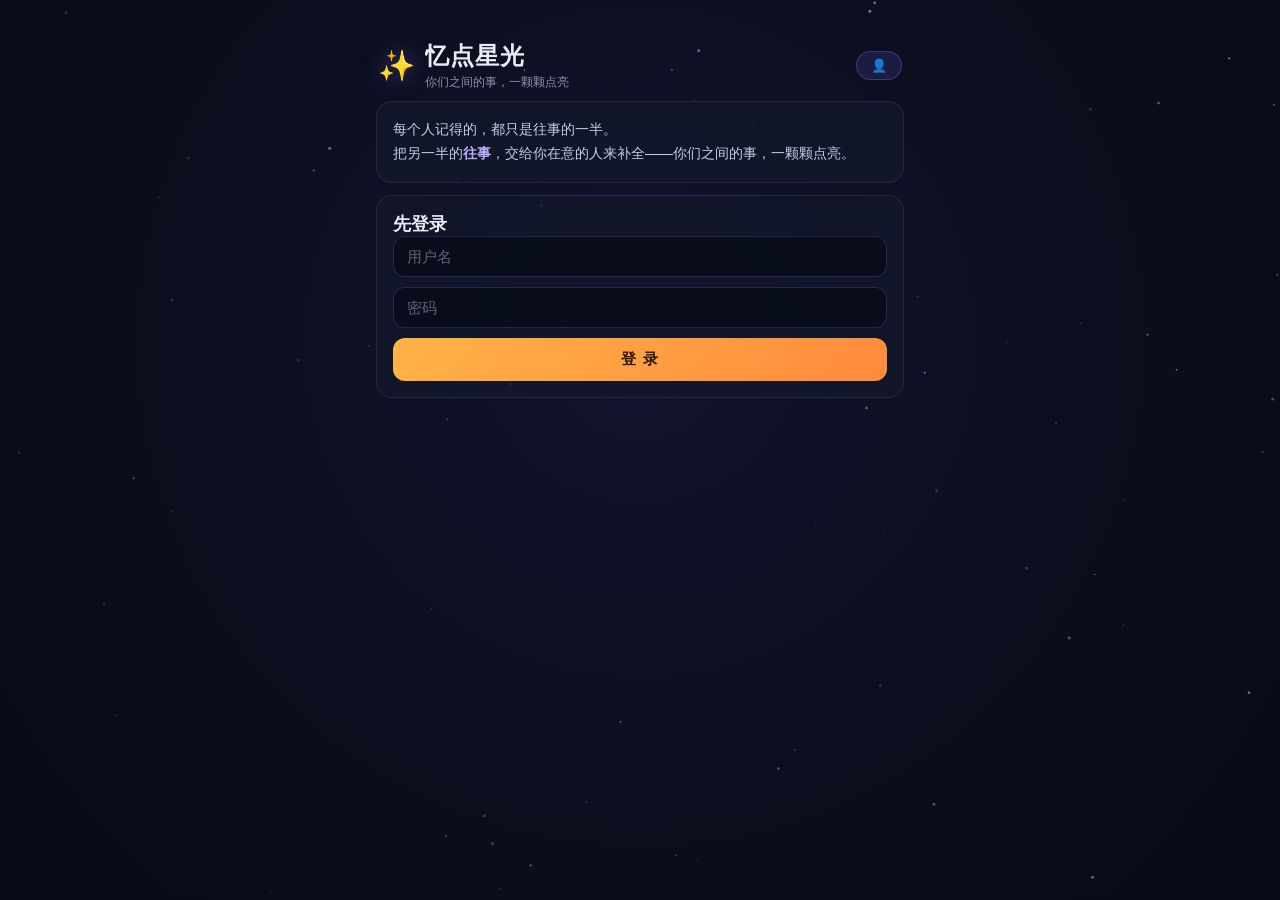
==== public/amnesia/index.html @ d717c065 "release: 阿赖耶记忆引擎 v2 开源版（Apache-2.0） 记忆原生（memory-native）的 AI 心智内核：种子 → 习气网络 → 主念涌现 → 表达 → 结生 → 熏习，而不是" ====
<!DOCTYPE html>
<html lang="zh-CN">
<head>
  <meta charset="UTF-8">
  <meta name="viewport" content="width=device-width, initial-scale=1, maximum-scale=1, user-scalable=no, viewport-fit=cover">
  <title>忆点星光</title>
  <!-- 资源一律用相对路径：本页部署在 nginx /alaya/amnesia/ 前缀下，写死根绝对路径会 404 -->
  <link rel="stylesheet" href="amnesia.css?v=20261003g">
</head>
<body>
  <canvas id="bg-canvas"></canvas>
  <!-- 习气网络背景层：对话窗口下显示真实记忆网络（节点+关联边+突触脉冲） -->
  <canvas id="habit-canvas"></canvas>

  <!-- 摄像头画面层：说话时铺满页面背景，星系隐藏，对话气泡半透明浮动其上 -->
  <div id="cam-layer" class="hidden">
    <video id="cam-video" playsinline autoplay muted></video>
  </div>

  <div id="app">
    <!-- 顶栏 -->
    <header id="topbar">
      <div class="tb-left">
        <span class="tb-emoji">✨</span>
        <div class="tb-text">
          <h1>忆点星光</h1>
          <p id="tb-sub">你们之间的事，一颗颗点亮</p>
        </div>
      </div>
    <div class="tb-btns">
      <button id="btn-ais" class="ghost-btn hidden" title="切换对话角色">🎭</button>
      <button id="btn-user" class="ghost-btn" title="我的资料">👤</button>
      <button id="btn-invites" class="ghost-btn hidden">✉ 邀请</button>
      <button id="btn-chat" class="ghost-btn hidden">💬 找回对话</button>
      <button id="btn-recovered" class="ghost-btn hidden">🧩 <span id="recovered-count">0</span></button>
    </div>
  </header>

  <!-- 星系图首页：大脑居中 + 记忆星球散落周边（canvas 全屏） -->
  <section id="view-galaxy" class="view hidden">
    <!-- 忆点星光：人物星云 → 事件星（一颗星＝一件你们之间的事，暗＝待亲友来点） -->
    <canvas id="stars-canvas" class="hidden"></canvas>
    <!-- 视角二·人生脉络：待补全的记忆篇章（与习气网络同一批底层种子，只是换一个投影看） -->
    <div id="life-threads" class="hidden"></div>
    <div id="galaxy-hud">
      <div id="galaxy-stats" class="stat-chips"></div>
      <!-- 末那识中枢 HUD：实时 tick / 阈值分层 / 主念集群 / 人格特质 -->
      <div id="manas-hud" class="hidden">
        <div class="manas-row">
          <span class="chip">心跳 <b id="manas-tick">0</b></span>
          <span class="chip" id="manas-layer-chip">潜意识</span>
          <span class="chip">主念强度 <b id="manas-act">0.000</b></span>
          <span class="chip">统治力 <b id="manas-dom-power">0.00</b></span>
          <span class="chip">静默 <b id="manas-silence">0</b> 拍</span>
        </div>
        <div id="manas-dominant" class="manas-dom"></div>
        <div id="manas-traits" class="manas-traits"></div>
      </div>
      <div id="stars-hud" class="hidden">
        <span class="chip" id="stars-scope">人物星云</span>
        <span class="chip">共 <b id="stars-total">0</b> 颗 · 亮 <b id="stars-lit">0</b></span>
        <button id="btn-stars-organize" class="ghost-btn">✨ 让如意梳理人物</button>
      </div>
      <button id="btn-galaxy-back" class="ghost-btn hidden">↺ 返回全景</button>
      <div id="galaxy-tip">拖动旋转 · 滚轮缩放 · 双击星球进入主视角</div>
      <!-- 视角 tab 栏（四等分，固定最底）：忆点星光 / 习气网络 / 人生脉络 / 末那识中枢 -->
      <div id="galaxy-view" class="tag-row">
        <span class="tag on" data-gview="stars">✨ 忆点星光</span>
        <span class="tag" data-gview="network">🌌 习气网络</span>
        <span class="tag" data-gview="threads">🧭 人生脉络</span>
        <span class="tag" data-gview="manas">🧠 末那识中枢</span>
      </div>
    </div>
  </section>

  <!-- A视图：未登录时的简介 + 内嵌登录 -->
  <section id="view-home" class="view hidden">
    <div class="card intro-card">
      <p>每个人记得的，都只是往事的一半。</p>
      <p>把另一半的<b>往事</b>，交给你在意的人来补全——你们之间的事，一颗颗点亮。</p>
    </div>

    <!-- 未登录：内嵌登录 -->
    <div id="home-login" class="card">
      <h3>先登录</h3>
      <div class="form-row">
        <input id="login-phone" type="text" maxlength="32" placeholder="用户名" autocomplete="username">
      </div>
      <div class="form-row">
        <input id="login-code" type="password" maxlength="64" placeholder="密码">
        <button id="btn-code" class="ghost-btn" style="display:none">获取验证码</button>
      </div>
      <button id="btn-login" class="primary-btn"><span>登 录</span></button>
    </div>
  </section>

    <!-- B视图：接受邀请（有 token） -->
    <section id="view-accept" class="view hidden">
      <div class="card invite-card">
        <div class="invite-ai">
          <span id="inv-ai-avatar" class="ai-avatar">🧠</span>
          <div class="inv-ai-name" id="inv-ai-name">…</div>
        </div>
        <p id="inv-desc" class="inv-desc">正在加载邀请…</p>
        <div id="accept-box" class="hidden">
          <button id="btn-accept" class="primary-btn big"><span>接受邀请，帮TA找回记忆</span></button>
        </div>
        <div id="accept-ok" class="hidden">
          <p class="ok-line">✓ 已接受，正在进入找回对话…</p>
          <button id="btn-goto-galaxy" class="ghost-btn">🌌 先看看TA的星系</button>
        </div>
      </div>
      <!-- 未登录：内嵌登录 -->
      <div id="accept-login" class="card hidden">
        <h3>先登录，再接受邀请</h3>
        <div class="form-row">
          <input id="login-phone2" type="text" maxlength="32" placeholder="用户名" autocomplete="username">
        </div>
        <div class="form-row">
          <input id="login-code2" type="password" maxlength="64" placeholder="密码">
          <button id="btn-code2" class="ghost-btn" style="display:none">获取验证码</button>
        </div>
        <button id="btn-login2" class="primary-btn"><span>登 录</span></button>
      </div>
    </section>

    <!-- 对话视图：找回对话 -->
    <section id="view-chat" class="view hidden">
      <div id="chat-list"></div>
      <div id="chat-status">点麦克风开始对话</div>
      <div id="chat-bar">
        <button id="btn-album" class="side-btn" title="相册：照片 / PDF / Word / PPT / 文本">📷</button>
        <button id="btn-mic" class="mic-main" title="录音对话"><i></i><i></i><i></i></button>
        <button id="btn-cam" class="side-btn" title="摄像头：让TA看到你眼前的场景（双击切换前后置）">📹</button>
      </div>
      <!-- 相册：图片与文档同一入口（照片压缩到500k以内再发送） -->
      <input type="file" id="file-photo" accept="image/*" class="hidden">
      <input type="file" id="file-doc" accept=".pdf,.doc,.docx,.ppt,.pptx,.txt,.md" class="hidden">
    </section>
  </div>

  <input type="file" id="file-face" accept="image/*" class="hidden">

  <!-- 底部弹窗：邀请管理 -->
  <div id="dlg-invites" class="mask hidden">
    <div class="sheet">
      <button class="sheet-close">✕</button>
      <h3>我的找回邀请</h3>
      <button id="btn-new-invite" class="primary-btn"><span>＋ 创建找回邀请</span></button>
      <div id="invite-list" class="list"></div>
    </div>
  </div>

  <!-- 底部弹窗：创建邀请 -->
  <div id="dlg-invite" class="mask hidden">
    <div class="sheet">
      <button class="sheet-close">✕</button>
      <h3>创建找回邀请</h3>
      <p class="field-label">TA是你的（点选）</p>
      <div id="rel-tags" class="tag-row"></div>
      <input id="rel-custom" class="hidden" placeholder="输入你们的关系" maxlength="12">
      <p class="field-label">你怎么称呼TA</p>
      <input id="addr-term" placeholder="如：小美、用户" maxlength="12">
      <p class="field-label">TA怎么称呼你（你的AI本体）</p>
      <input id="self-term" placeholder="如：阿飞、老弟" maxlength="12">
      <button id="btn-create-invite" class="primary-btn"><span>生成邀请链接</span></button>
    </div>
  </div>

  <!-- 底部弹窗：找回的记忆 -->
  <div id="dlg-recovered" class="mask hidden">
    <div class="sheet tall">
      <button class="sheet-close">✕</button>
      <h3>找回的记忆</h3>
      <div id="recovered-list" class="list"></div>
    </div>
  </div>

  <!-- 底部弹窗：寻忆邀请（系统AI如意提到某个人物后，用户同意 → 填表转发给TA） -->
  <div id="dlg-recall" class="mask hidden">
    <div class="sheet tall">
      <button class="sheet-close">✕</button>
      <h3>请TA来帮你找回记忆</h3>
      <p class="field-label" id="recall-hint">填好下面几项，生成一条寻忆链接转发给TA——TA打开后就能陪你聊起那些共同的往事。</p>
      <p class="field-label">TA是你的（点选）</p>
      <div id="recall-rel-tags" class="tag-row"></div>
      <input id="recall-rel-custom" class="hidden" placeholder="输入你们的关系" maxlength="12">
      <p class="field-label">你怎么称呼TA</p>
      <input id="recall-addr" placeholder="如：小美、用户" maxlength="12">
      <p class="field-label">TA怎么称呼你（你的AI本体）</p>
      <input id="recall-self" placeholder="如：阿飞、老弟" maxlength="12">
      <button id="btn-recall-create" class="primary-btn"><span>生成寻忆链接并转发</span></button>
    </div>
  </div>

  <!-- 底部弹窗：切换对话角色（亲友的AI本体 / 系统AI如意 / 自己的AI本体） -->
  <div id="dlg-ais" class="mask hidden">
    <div class="sheet tall">
      <button class="sheet-close">✕</button>
      <h3>切换对话角色</h3>
      <p class="field-label">点选一个AI本体与TA对话——TA会围绕「让你帮TA恢复记忆」展开，并知道该怎么称呼你</p>
      <div id="ais-list" class="list"></div>
    </div>
  </div>

  <!-- 底部弹窗：记忆详情 —— 本人=记忆修正/删除；亲友=转发给亲友帮找回 -->
  <div id="dlg-node" class="mask hidden">
    <div class="sheet tall">
      <button class="sheet-close">✕</button>
      <div class="node-head">
        <span id="node-dot" class="node-dot"></span>
        <div>
          <h3 id="node-title">记忆</h3>
          <p id="node-sub" class="field-label"></p>
        </div>
      </div>

      <!-- 亲友：转发表单 -->
      <div id="node-forward" class="hidden">
        <p class="field-label">附言（会一起发给TA）</p>
        <textarea id="fwd-message" rows="3" maxlength="200" placeholder="这个方向我还记得一些事，收到后跟我聊聊呗"></textarea>
        <p class="field-label">转发给（选填）</p>
        <input id="fwd-to" placeholder="如：大姨、老同学老王" maxlength="16">
        <button id="btn-forward" class="primary-btn"><span>生成转发链接</span></button>
      </div>

      <!-- 本人：记忆本体（修正 / 删除） -->
      <div id="node-self" class="hidden">
        <div id="node-mem-list" class="list"></div>
      </div>
    </div>
  </div>

  <!-- 忆点星光·补星弹窗：像聊天一样把你知道的讲出来（AI 一直引导，够了就把星点亮，可能不止一颗） -->
  <div id="dlg-star" class="mask hidden">
    <div class="sheet tall star-chat">
      <button class="sheet-close">✕</button>
      <h3 id="star-title">这一颗星</h3>
      <p id="star-sub" class="empty-tip"></p>
      <div id="star-msgs" class="chat-msgs"></div>
      <!-- 输入栏（默认长条语音：按住说话、松开提交、上滑取消） -->
      <div class="chat-bar">
        <button id="star-mode" class="chat-icon" title="切换语音 / 键盘">🎤</button>
        <div id="star-voice" class="chat-voice">按住 说话</div>
        <input id="star-text" class="chat-input hidden" placeholder="说点什么…" autocomplete="off">
        <button id="star-send" class="chat-send hidden">发送</button>
        <button id="star-plus" class="chat-icon" title="发一张照片">＋</button>
        <input type="file" id="star-file" accept="image/*" class="hidden">
      </div>
    </div>
  </div>

  <!-- 登录弹窗：未登录时的统一入口（点用户图标 / 提交补星 / 点亮前都会走这里） -->
  <div id="dlg-login" class="mask hidden">
    <div class="sheet">
      <button class="sheet-close">✕</button>
      <h3>先登录</h3>
      <p class="field-label">登录后，你补的这段记忆才会写进TA的本体</p>
      <div class="form-row">
        <input id="login-phone3" type="text" maxlength="32" placeholder="用户名" autocomplete="username">
      </div>
      <div class="form-row">
        <input id="login-code3" type="password" maxlength="64" placeholder="密码">
        <button id="btn-code3" class="ghost-btn" style="display:none">获取验证码</button>
      </div>
      <button id="btn-login3" class="primary-btn"><span>登 录</span></button>
    </div>
  </div>

  <!-- 忆点星光·转发弹窗：点人物即生成转发（亲友只看得到「你和他」这一族星） -->
  <div id="dlg-share" class="mask hidden">
    <div class="sheet">
      <button class="sheet-close">✕</button>
      <h3 id="share-title">把这一族星发给他</h3>
      <p id="share-text" class="empty-tip"></p>
      <div id="share-link" class="share-link"></div>
      <button id="btn-share-copy" class="primary-btn">复制链接</button>
    </div>
  </div>

  <div id="dlg-album" class="mask hidden">
    <div class="sheet">
      <button class="sheet-close">✕</button>
      <h3>发送给TA</h3>
      <p class="field-label">照片会压缩到 500K 以内再发送</p>
      <div class="list">
        <div class="recover-item" id="pick-photo"><b>🖼️ 照片</b><p>让TA看到画面里的场景与人物</p></div>
        <div class="recover-item" id="pick-doc"><b>📄 文档</b><p>PDF / Word / PPT / 文本，帮TA找回往事</p></div>
        <div class="recover-item" id="pick-text"><b>✍️ 粘贴文字</b><p>聊天记录 / 日记，最长 20000 字</p></div>
      </div>
    </div>
  </div>

  <!-- 底部弹窗：粘贴文字（聊天记录 / 日记，最长20000字） -->
  <div id="dlg-text" class="mask hidden">
    <div class="sheet tall">
      <button class="sheet-close">✕</button>
      <h3>粘贴一段文字给TA</h3>
      <p class="field-label">你和TA曾经的聊天记录、TA写过的日记、任何关于TA的回忆，都可以粘贴进来——TA会读，并把这些记起来。</p>
      <textarea id="text-input" class="text-input" maxlength="20000" placeholder="把聊天记录 / 日记粘贴到这里…"></textarea>
      <div class="text-foot">
        <span id="text-count">0 / 20000</span>
        <button id="btn-text-send" class="primary-btn"><span>发送给TA</span></button>
      </div>
    </div>
  </div>

  <!-- toast -->
  <div id="toast" class="hidden"></div>

  <!-- 底部弹窗：我的资料（资料 / 我的声音 / 我的形象） -->
  <div id="dlg-user" class="mask hidden">
    <div class="sheet tall">
      <button class="sheet-close">✕</button>
      <div class="user-head">
        <img id="user-face" class="user-face hidden" alt="我的形象">
        <span id="user-face-fallback" class="user-face user-face--ph">🧠</span>
        <div class="user-head-text">
          <h3 id="user-name">—</h3>
          <p id="user-phone" class="field-label">—</p>
        </div>
      </div>
      <div class="tab-row">
        <span class="tab on" data-utab="info">📋 资料</span>
        <span class="tab" data-utab="voices">🎙️ 我的声音</span>
        <span class="tab" data-utab="faces">🖼️ 我的形象</span>
      </div>
      <div id="utab-info" class="tab-page">
        <p class="field-label">我的AI本体</p>
        <div id="user-ai-line" class="user-ai-line">—</div>
        <p class="field-label">姓名</p>
        <input id="user-name-edit" maxlength="20" placeholder="怎么称呼你">
        <p class="field-label">账号（登录名，不可改）</p>
        <input id="user-phone-edit" type="text" maxlength="32" placeholder="登录账号" disabled>
        <p class="field-label">相关资料（点选，帮助TA认识你）</p>
        <div class="tag-row" id="user-gender-tags"></div>
        <input id="user-city-edit" maxlength="20" placeholder="所在城市">
        <input id="user-profession-edit" maxlength="30" placeholder="职业">
        <input id="user-interests-edit" maxlength="60" placeholder="兴趣爱好（逗号分隔）">
        <div class="btn-row">
          <button id="btn-user-save" class="primary-btn"><span>保存资料</span></button>
        </div>
      </div>
      <div id="utab-voices" class="tab-page hidden">
        <p class="field-label">你AI本体的各种情绪声音（点「编辑」用音频编辑器调整）</p>
        <div id="voice-list" class="list"></div>
      </div>
      <div id="utab-faces" class="tab-page hidden">
        <p class="field-label">你的形象照（上传后AI会"看到"并记住自己长什么样）</p>
        <div id="face-list" class="face-grid"></div>
        <div class="btn-row">
          <button id="btn-face-upload" class="ghost-btn">＋ 上传形象照</button>
        </div>
      </div>
    </div>
  </div>

  <!-- 通用确认弹窗（删除记忆等危险操作：自定义底部弹窗，禁用 confirm） -->
  <div id="dlg-confirm" class="mask hidden">
    <div class="sheet">
      <button class="sheet-close">✕</button>
      <h3 id="confirm-title">确认操作</h3>
      <p id="confirm-desc" class="inv-desc"></p>
      <div class="btn-row">
        <button id="btn-confirm-cancel" class="ghost-btn">再想想</button>
        <button id="btn-confirm-ok" class="danger-btn"><span>确认</span></button>
      </div>
    </div>
  </div>

  <script src="../voice.js"></script>
      <script src="habit-graph.js?v=20261001b"></script>
  <script src="amnesia.js?v=20261003f"></script>
</body>
</html>
---- public/amnesia/amnesia.css ----
/* amnesia.css — 忆点星光（H5）深色主题样式：PC/手机自适应，无滚动条，toast/底部弹窗 */
* { margin: 0; padding: 0; box-sizing: border-box; -webkit-tap-highlight-color: transparent; }

html, body { height: 100%; overflow: hidden; }
body {
  font-family: -apple-system, BlinkMacSystemFont, "PingFang SC", "Microsoft YaHei", sans-serif;
  background: #070b16; color: #e8ecf5; font-size: 15px;
}

#bg-canvas { position: fixed; inset: 0; z-index: 0; touch-action: none; }

/* 习气网络背景层（对话窗口）：星系层之上、内容层之下；只在对话视图淡入。
   3D 可交互：与星系图同语言（拖拽旋转 / 滚轮·双指缩放 / 点击星球看记忆）。
   交互只在「习气网络视图」开启，对话态恢复为纯背景（pointer-events:none）。 */
#habit-canvas {
  position: fixed; inset: 0; width: 100%; height: 100%; z-index: 0; pointer-events: none;
  opacity: 0; transition: opacity .8s ease; touch-action: none;
}
/* 激活由 HabitGraph.setActive() 切 .on 类；明暗一律由这里决定（不在 JS 写内联 opacity） */
#habit-canvas.on { opacity: 1; }
/* 对话态：习气网络整体淡化，只作氛围——画面焦点是聊天气泡 */
body.chat-on #habit-canvas.on { opacity: .45; }
body.habit-view #habit-canvas { pointer-events: auto; }

#app {
  position: relative; z-index: 1; height: 100%;
  max-width: 560px; margin: 0 auto;
  display: flex; flex-direction: column;
  padding: env(safe-area-inset-top) 16px env(safe-area-inset-bottom);
}

.hidden { display: none !important; }

/* ─── 顶栏 ─────────────────────────────── */
/* 顶栏无背景色：让星空与习气网络直接透出（背景是意识海，不该被一条色带切断） */
#topbar {
  display: flex; align-items: center; justify-content: space-between;
  gap: 10px; padding: 14px 2px 10px; flex: none;
}
.tb-left { display: flex; align-items: center; gap: 10px; min-width: 0; flex: 1 1 auto; }
.tb-emoji { font-size: 30px; filter: drop-shadow(0 0 10px rgba(124,108,255,.55)); flex: none; }
.tb-text { min-width: 0; overflow: hidden; }
.tb-text h1 { font-size: 20px; letter-spacing: 1px; white-space: nowrap; overflow: hidden; text-overflow: ellipsis; }
.tb-text p { font-size: 12px; color: #8b93a7; margin-top: 2px; white-space: nowrap; overflow: hidden; text-overflow: ellipsis; }

.ghost-btn {
  background: rgba(124,108,255,.14); color: #b9b0ff; border: 1px solid rgba(124,108,255,.35);
  border-radius: 20px; padding: 6px 14px; font-size: 13px; cursor: pointer; white-space: nowrap;
}
.ghost-btn:active { background: rgba(124,108,255,.28); }

/* 顶栏右侧按钮组：不参与压缩，标题区自行省略号收缩（避免标题被挤成两行） */
.tb-btns { display: flex; align-items: center; gap: 8px; flex: none; }

/* ─── 星系图 HUD ─────────────────────── */
/* 统计 chips 与提示语固定在屏幕底部：绝不遮挡顶部标题栏 */
#galaxy-hud {
  position: fixed; left: 50%; transform: translateX(-50%);
  bottom: calc(18px + env(safe-area-inset-bottom));
  width: 100%; max-width: 560px; z-index: 2; pointer-events: none;
  display: flex; flex-direction: column; align-items: center; gap: 8px; padding: 0 16px;
}
.stat-chips { display: flex; flex-wrap: wrap; justify-content: center; gap: 6px; }
.stat-chips .chip {
  font-size: 12px; color: #c7cde0; padding: 5px 12px; border-radius: 14px;
  background: rgba(18,24,42,.75); border: 1px solid rgba(124,108,255,.22);
  backdrop-filter: blur(4px); white-space: nowrap;
}
.stat-chips .chip b { color: #b9b0ff; font-weight: 600; }
#galaxy-tip { font-size: 11px; color: #7d8598; text-shadow: 0 1px 4px #070b16; }
#galaxy-hud .ghost-btn { pointer-events: auto; }
/* 视角 tab 栏（四等分、贴底）：像 App 底部导航，一眼看清当前在哪个视角 */
#galaxy-view {
  pointer-events: auto;
  display: grid; grid-template-columns: repeat(4, 1fr);
  width: 100%; gap: 4px; padding: 5px; box-sizing: border-box;
  background: rgba(10,14,26,.86);
  border: 1px solid rgba(124,108,255,.22);
  border-radius: 16px; backdrop-filter: blur(8px);
  box-shadow: 0 6px 22px rgba(0,0,0,.38);
}
#galaxy-view .tag {
  display: flex; align-items: center; justify-content: center; gap: 4px;
  padding: 10px 2px; border-radius: 12px; font-size: 12.5px; line-height: 1;
  background: transparent; border: 0; color: #8a93a8; cursor: pointer;
  white-space: nowrap; transition: background .18s, color .18s;
  -webkit-tap-highlight-color: transparent;
}
#galaxy-view .tag.on {
  background: linear-gradient(135deg, rgba(124,108,255,.95), rgba(167,139,250,.9));
  color: #fff; box-shadow: 0 3px 12px rgba(124,108,255,.42);
}
/* 星系页手势区禁用浏览器默认触摸（页面缩放/滚动抢占） */
#view-galaxy { touch-action: none; }
/* 人生脉络视角要能滚动，单独放开手势 */
#life-threads { touch-action: pan-y; }

/* ─── 视角三·末那识心智涌现中枢（实时念头博弈） ─────────── */
#manas-hud {
  width: 100%; max-width: 560px; display: flex; flex-direction: column;
  align-items: center; gap: 6px; pointer-events: none;
}
.manas-row { display: flex; flex-wrap: wrap; justify-content: center; gap: 6px; }
.manas-row .chip {
  font-size: 12px; color: #c7cde0; padding: 5px 12px; border-radius: 14px;
  background: rgba(18,24,42,.75); border: 1px solid rgba(124,108,255,.22);
  backdrop-filter: blur(4px); white-space: nowrap;
}
.manas-row .chip b { color: #b9b0ff; font-weight: 600; }
/* 阈值分层着色：潜意识冷灰 / 显意识暖黄 / 外显炽红（与 habit-graph.js 一致） */
.chip.manas-layer.sub { border-color: rgba(124,139,184,.5); color: #a7b2d0; }
.chip.manas-layer.conscious { border-color: rgba(251,191,36,.6); color: #fbbf24; }
.chip.manas-layer.manifest {
  border-color: rgba(248,113,113,.7); color: #f87171;
  box-shadow: 0 0 12px rgba(248,113,113,.35);
}
.manas-dom, .manas-traits {
  display: flex; flex-wrap: wrap; justify-content: center; gap: 5px;
  font-size: 11px; color: #8b93a7; text-shadow: 0 1px 4px #070b16;
}
.manas-dom-tip { color: #7d8598; margin-right: 2px; }
.manas-dom-item {
  padding: 3px 9px; border-radius: 11px; color: #d7def0;
  background: rgba(248,113,113,.14); border: 1px solid rgba(248,113,113,.4);
}
.manas-dom-item b { color: #fca5a5; font-weight: 600; }
.manas-trait {
  padding: 3px 9px; border-radius: 11px; color: #cdd5ea;
  background: rgba(52,211,153,.12); border: 1px solid rgba(52,211,153,.32);
}
.manas-trait b { color: #6ee7b7; font-weight: 600; }
/* 中枢视角：习气网络全亮并接管指针 */
body.manas-view #habit-canvas { opacity: 1; pointer-events: auto; }
body.manas-view #bg-canvas { opacity: .12; }

/* ─── 视角二·人生脉络（待补全的记忆篇章） ─────────────── */
#life-threads {
  flex: 1; min-height: 0; overflow-y: auto; scrollbar-width: none;
  display: flex; flex-direction: column; gap: 10px;
  padding: 2px 2px calc(168px + env(safe-area-inset-bottom));
}
#life-threads::-webkit-scrollbar { display: none; }
.lt-head { font-size: 12px; color: #8b93a7; text-align: center; margin-bottom: 2px; }
.lt-card {
  background: rgba(18,24,42,.74); border: 1px solid rgba(124,108,255,.18);
  border-radius: 14px; padding: 12px 14px;
  backdrop-filter: blur(6px); -webkit-backdrop-filter: blur(6px);
  transition: border-color .18s, background .18s;
}
#life-threads.can-recall .lt-card { cursor: pointer; }
#life-threads.can-recall .lt-card:active { background: rgba(124,108,255,.16); }
.lt-card.done { border-color: rgba(52,211,153,.3); }
.lt-card.focus { border-color: rgba(251,191,36,.55); box-shadow: 0 0 18px rgba(251,191,36,.14); }
.lt-top { display: flex; align-items: baseline; gap: 8px; flex-wrap: wrap; }
.lt-top b { font-size: 16px; color: #e8ecf5; }
.lt-top .lt-sub { font-size: 12px; color: #8b93a7; }
.lt-top .lt-n { margin-left: auto; font-size: 12px; color: #b9b0ff; white-space: nowrap; }
.lt-card.done .lt-n { color: #34d399; }
.lt-badge {
  font-size: 11px; padding: 2px 8px; border-radius: 10px;
  background: rgba(251,191,36,.16); color: #fbbf24; border: 1px solid rgba(251,191,36,.35);
}
.lt-topics { font-size: 12px; color: #7d8598; margin-top: 6px; line-height: 1.6; }
.lt-last {
  font-size: 12px; color: #c7cde0; margin-top: 7px; line-height: 1.55;
  border-left: 2px solid rgba(124,108,255,.35); padding-left: 8px;
}
.lt-go { font-size: 12px; color: #8f7bff; margin-top: 7px; }
/* 人生脉络视角：星系整体压暗，突出篇章列表 */
body.life-view #bg-canvas { opacity: .16; }
body.life-view #habit-canvas { opacity: 0; }

/* ─── 星球详情弹窗 ────────────────────── */
.node-head { display: flex; align-items: center; gap: 10px; }
.node-head h3 { font-size: 17px; }
.node-dot { width: 14px; height: 14px; border-radius: 50%; flex: none; box-shadow: 0 0 12px currentColor; }
textarea {
  width: 100%; background: rgba(7,11,22,.7); border: 1px solid rgba(124,108,255,.25);
  border-radius: 12px; padding: 11px 13px; color: #e8ecf5; font-size: 15px; outline: none;
  font-family: inherit; resize: none;
}
textarea:focus { border-color: rgba(124,108,255,.6); }
textarea::placeholder { color: #5d6579; }
.tab-row { display: flex; gap: 8px; flex: none; }
.tab {
  padding: 8px 18px; border-radius: 18px; font-size: 14px; cursor: pointer;
  background: rgba(7,11,22,.7); border: 1px solid rgba(124,108,255,.25); color: #c7cde0;
}
.tab.on { background: linear-gradient(135deg, #7c6cff, #a78bfa); color: #fff; border-color: transparent; }
.tab-page { flex: 1; min-height: 0; overflow-y: auto; scrollbar-width: none; display: flex; flex-direction: column; gap: 10px; }
.tab-page::-webkit-scrollbar { display: none; }
.btn-row { display: flex; gap: 10px; flex: none; }
.btn-row .primary-btn { flex: 1; }
.danger-btn {
  border: none; border-radius: 14px; padding: 13px 18px;
  background: rgba(255,92,92,.16); color: #ff9c9c; border: 1px solid rgba(255,92,92,.4);
  font-size: 15px; cursor: pointer; white-space: nowrap;
}
.danger-btn:active { background: rgba(255,92,92,.3); }
.mem-item {
  background: rgba(7,11,22,.55); border: 1px solid rgba(124,108,255,.14);
  border-radius: 12px; padding: 11px 13px;
}
.mem-item .mv { font-size: 14px; line-height: 1.55; }
.mem-item .mm { font-size: 11px; color: #7d8598; margin-top: 5px; display: flex; flex-wrap: wrap; gap: 8px; align-items: center; }
.mem-item .mm .who { color: #b9b0ff; }
.mem-item .mm.ev { color: #6b7488; margin-top: 3px; }

/* tab 徽标（挂载记忆数 / 子节点数） */
.tab .tab-n {
  display: inline-block; min-width: 18px; margin-left: 4px; padding: 0 5px;
  font-size: 11px; line-height: 17px; border-radius: 9px; text-align: center;
  background: rgba(124,108,255,.2); color: #b9b0ff; font-weight: 600;
}
.tab.on .tab-n { background: rgba(255,255,255,.25); color: #fff; }

/* 记忆卡片操作行：取消关联（卸载不删）/ 修改 / 删除，三者语义分明 */
.mem-item .mm .acts { display: inline-flex; gap: 12px; margin-left: auto; }
.mem-act { font-size: 11px; text-decoration: none; cursor: pointer; }
.mem-act:active { text-decoration: underline; }
.mem-act.detach { color: #8b93a7; }
.mem-act.edit { color: #b9b0ff; }
.mem-act.del { color: #ff9c9c; }

/* 记忆内联编辑表单（事实修正） */
.mem-item .mem-edit-val, .mem-item .mem-edit-subject { width: 100%; }
.mem-item .mem-edit-val { min-height: 62px; }
.mem-edit-btns { display: flex; gap: 10px; margin-top: 8px; }
.mem-edit-btns .ghost-btn { flex: 1; }

/* 子节点 chips（点击下钻） */
.kid-chips { display: flex; flex-wrap: wrap; gap: 8px; }
.kid-chip {
  display: inline-flex; align-items: center; gap: 6px;
  background: rgba(124,108,255,.1); border: 1px solid rgba(124,108,255,.32);
  color: #d5d9ea; border-radius: 18px; padding: 8px 15px; font-size: 14px; cursor: pointer;
}
.kid-chip:active { background: rgba(124,108,255,.3); }
.kid-chip i {
  font-style: normal; font-size: 11px; color: #b9b0ff;
  background: rgba(7,11,22,.6); border-radius: 9px; padding: 1px 7px;
}

/* 添加关联面板：候选记忆勾选列表 */
#attach-panel { display: flex; flex-direction: column; gap: 10px; }
#attach-panel .attach-list { max-height: 40vh; display: flex; flex-direction: column; gap: 8px; }
.attach-item {
  display: flex; align-items: flex-start; gap: 9px;
  background: rgba(7,11,22,.55); border: 1px solid rgba(124,108,255,.14);
  border-radius: 12px; padding: 10px 12px; cursor: pointer;
}
.attach-item input { flex: none; width: 17px; height: 17px; margin-top: 2px; accent-color: #7c6cff; }
.attach-item b { flex: 1; min-width: 0; font-size: 13px; font-weight: normal; line-height: 1.5; }
.attach-item .ai { flex: none; font-size: 11px; color: #b9b0ff; }
.attach-item i { flex: none; font-style: normal; font-size: 11px; color: #7d8598; }
.attach-item.done { opacity: .45; }
#mem-actions { flex: none; }
#newkid-panel { display: flex; flex-direction: column; gap: 10px; }

/* ─── 视图与卡片 ────────────────────────── */
.view { flex: 1; min-height: 0; display: flex; flex-direction: column; gap: 12px; }
.card {
  background: rgba(18,24,42,.82); border: 1px solid rgba(124,108,255,.18);
  border-radius: 16px; padding: 16px;
}
.intro-card { line-height: 1.7; color: #c7cde0; font-size: 14px; }
.intro-card b { color: #b9b0ff; }
.sec-title { font-size: 14px; color: #8b93a7; margin: 6px 2px 0; font-weight: normal; }

.form-row { display: flex; gap: 8px; margin-bottom: 10px; }
input {
  flex: 1; min-width: 0; background: rgba(7,11,22,.7); border: 1px solid rgba(124,108,255,.25);
  border-radius: 12px; padding: 11px 13px; color: #e8ecf5; font-size: 15px; outline: none;
}
input:focus { border-color: rgba(124,108,255,.6); }
input::placeholder { color: #5d6579; }

.primary-btn {
  width: 100%; border: none; border-radius: 14px; padding: 13px;
  background: linear-gradient(135deg, #7c6cff, #a78bfa); color: #fff;
  font-size: 16px; font-weight: 600; cursor: pointer; letter-spacing: 1px;
}
.primary-btn.big { padding: 15px; }
.primary-btn:active { opacity: .85; }
.primary-btn[disabled] { opacity: .5; }

/* ─── 邀请列表 ──────────────────────────── */
.list { overflow-y: auto; scrollbar-width: none; }
.list::-webkit-scrollbar { display: none; }
.invite-item {
  display: flex; align-items: center; gap: 10px;
  background: rgba(18,24,42,.82); border: 1px solid rgba(124,108,255,.14);
  border-radius: 14px; padding: 12px 14px; margin-bottom: 10px;
}
.invite-item .who { flex: 1; min-width: 0; }
.invite-item .who b { font-size: 15px; }
.invite-item .who p { font-size: 12px; color: #8b93a7; margin-top: 3px; }
.badge {
  font-size: 11px; padding: 3px 10px; border-radius: 10px; white-space: nowrap;
}
.badge.pending { background: rgba(255,183,77,.15); color: #ffce85; }
.badge.accepted { background: rgba(86,220,153,.15); color: #7fe6b1; }
.copy-btn {
  background: rgba(124,108,255,.14); color: #b9b0ff; border: none;
  border-radius: 12px; padding: 7px 13px; font-size: 13px; cursor: pointer; white-space: nowrap;
}

/* ─── 邀请卡（B视图） ───────────────────── */
.invite-card { text-align: center; padding: 26px 18px; }
.invite-ai { display: flex; flex-direction: column; align-items: center; gap: 8px; }
.ai-avatar {
  width: 76px; height: 76px; display: flex; align-items: center; justify-content: center;
  font-size: 44px; border-radius: 50%;
  background: rgba(124,108,255,.14); border: 2px solid rgba(124,108,255,.4);
  box-shadow: 0 0 26px rgba(124,108,255,.28);
}
.inv-ai-name { font-size: 18px; font-weight: 600; }
.inv-desc { color: #aeb6c9; line-height: 1.8; margin: 14px 0 18px; font-size: 14px; }
.inv-desc b { color: #b9b0ff; }
.ok-line { color: #7fe6b1; padding: 8px 0; }

/* ─── 对话视图 ──────────────────────────── */
#view-chat { gap: 0; }
#chat-list {
  flex: 1; min-height: 0; overflow-y: auto; scrollbar-width: none;
  padding: 6px 2px 8px; display: flex; flex-direction: column; gap: 10px;
}
#chat-list::-webkit-scrollbar { display: none; }

.bubble {
  max-width: 78%; padding: 10px 14px; border-radius: 16px;
  line-height: 1.6; font-size: 15px; word-break: break-word; white-space: pre-wrap;
  backdrop-filter: blur(6px); -webkit-backdrop-filter: blur(6px);
}
.bubble.me { align-self: flex-end; background: rgba(106,92,255,.55); border: 1px solid rgba(143,123,255,.4); border-bottom-right-radius: 5px; }
.bubble.ai { align-self: flex-start; background: rgba(18,24,42,.55); border: 1px solid rgba(124,108,255,.22); border-bottom-left-radius: 5px; }
.bubble.sys { align-self: center; background: none; color: #7d8598; font-size: 12px; padding: 2px; backdrop-filter: none; -webkit-backdrop-filter: none; }

#chat-status { text-align: center; font-size: 12px; color: #7d8598; padding: 4px 0; flex: none; }

#chat-bar {
  flex: none; display: flex; align-items: center; justify-content: center; gap: 22px;
  padding: 12px 0 max(12px, env(safe-area-inset-bottom));
}
/* 两侧素材图标：相册照片 / 文件 */
.side-btn {
  width: 48px; height: 48px; border-radius: 50%; border: 1px solid rgba(124,108,255,.4);
  background: rgba(124,108,255,.12); font-size: 21px; cursor: pointer; flex: none;
  transition: transform .15s;
}
.side-btn:active { transform: scale(.9); }
/* 大录音按钮：状态机载体（复刻 sisi_app 色彩语言） */
.mic-main {
  width: 76px; height: 76px; border-radius: 50%; border: none; flex: none;
  position: relative; cursor: pointer; overflow: hidden;
  background: radial-gradient(circle at 50% 38%, #8f7cff, #5b4bd4);
  box-shadow: 0 0 24px rgba(124,108,255,.45);
  display: flex; align-items: center; justify-content: center; gap: 5px;
  transition: box-shadow .25s, background .25s;
}
.mic-main i {
  width: 6px; border-radius: 3px; background: rgba(255,255,255,.92); height: 14px;
  animation: mic-idle 2.4s ease-in-out infinite;
}
.mic-main i:nth-child(2) { animation-delay: .2s; }
.mic-main i:nth-child(3) { animation-delay: .4s; }
@keyframes mic-idle { 0%,100% { height: 12px; opacity: .55; } 50% { height: 22px; opacity: 1; } }
/* 聆听中：绿色波纹 */
.mic-main.listening {
  background: radial-gradient(circle at 50% 38%, #34d399, #059669);
  box-shadow: 0 0 30px rgba(52,211,153,.55);
}
.mic-main.listening i { animation: pulse 1s ease-in-out infinite; height: 22px; }
@keyframes pulse { 0%,100% { height: 10px; opacity: .6; } 50% { height: 26px; opacity: 1; } }
/* 思考中：琥珀色慢闪 */
.mic-main.thinking {
  background: radial-gradient(circle at 50% 38%, #fbbf24, #d97706);
  box-shadow: 0 0 26px rgba(251,191,36,.5);
}
.mic-main.thinking i { animation: mic-idle 1s ease-in-out infinite; }
/* 说话中：天蓝声纹跳动 */
.mic-main.speaking {
  background: radial-gradient(circle at 50% 38%, #38bdf8, #0284c7);
  box-shadow: 0 0 30px rgba(56,189,248,.55);
}
.mic-main.speaking i { animation: pulse .55s ease-in-out infinite; height: 24px; }

/* ─── 忆点星光：人物星云 → 事件星 ───────────────────────── */
/* 自己的画布独立绘制（暗星微呼吸、亮星闪烁需要持续重绘），进这个视角就藏掉 3D 星系底图 */
/* 星图画布在 #app 的层叠上下文里：z-index 必须低于顶栏与 HUD，
   否则全屏画布会盖住 #topbar（static 定位），顶栏按钮点不到 */
#stars-canvas { position: fixed; inset: 0; width: 100%; height: 100%; z-index: 0; }
body.stars-view #bg-canvas { display: none; }
#topbar { position: relative; z-index: 2; }
#stars-hud { display: flex; flex-wrap: wrap; gap: 8px; align-items: center; margin-top: 8px; }
#stars-hud .chip { font-size: 12px; }
#stars-hud .ghost-btn { font-size: 12px; padding: 5px 10px; }
/* 转发弹窗 */
.share-link {
  word-break: break-all; background: rgba(255,255,255,.06); border-radius: 10px;
  padding: 10px 12px; font-size: 12px; color: #9fd0ff; margin: 10px 0; line-height: 1.6;
}
.primary-btn {
  width: 100%; padding: 12px; border-radius: 12px; border: 0; cursor: pointer;
  background: linear-gradient(135deg, #ffb347, #ff8a3d); color: #2a1a00;
  font-weight: 600; font-size: 15px;
}
.primary-btn:active { transform: scale(.98); }
/* ─── 补星弹窗：微信式聊天（消息区滚动 · 输入栏置底） ─────────── */
.sheet.star-chat {
  display: flex; flex-direction: column;
  height: 84vh; max-height: 84vh; padding-bottom: 0;
}
.sheet.star-chat h3, .sheet.star-chat #star-sub { flex: none; }
.chat-msgs {
  flex: 1 1 auto; min-height: 0; overflow-y: auto; -webkit-overflow-scrolling: touch;
  display: flex; flex-direction: column; gap: 9px; padding: 10px 2px 12px;
}
.chat-msgs .msg {
  max-width: 78%; padding: 9px 12px; border-radius: 14px; font-size: 14px; line-height: 1.55;
  word-break: break-word; white-space: pre-wrap;
}
.chat-msgs .msg.ai {
  align-self: flex-start; background: rgba(255,255,255,.10); color: rgba(255,255,255,.94);
  border-bottom-left-radius: 4px;
}
.chat-msgs .msg.me {
  align-self: flex-end; background: linear-gradient(135deg, #7c6cff, #a78bfa); color: #fff;
  border-bottom-right-radius: 4px;
}
.chat-msgs .msg.typing { color: rgba(255,255,255,.5); letter-spacing: 3px; }
/* 输入栏（置底）：左「切换语音/键盘」· 中长条语音或输入框 · 右「发照片」 */
.chat-bar {
  flex: none; display: flex; align-items: center; gap: 8px;
  padding: 8px 2px calc(10px + env(safe-area-inset-bottom));
  border-top: 1px solid rgba(255,255,255,.08);
}
.chat-icon {
  flex: none; width: 36px; height: 36px; border-radius: 50%; border: 0; cursor: pointer;
  background: rgba(255,255,255,.08); color: #dfe3ee; font-size: 17px; line-height: 1;
}
.chat-icon:active { transform: scale(.94); }
.chat-voice {
  flex: 1 1 auto; height: 38px; border-radius: 19px; user-select: none; cursor: pointer;
  display: flex; align-items: center; justify-content: center;
  background: rgba(255,255,255,.10); border: 1px solid rgba(255,255,255,.14);
  color: #dfe3ee; font-size: 14px; touch-action: none;
}
.chat-voice.rec { background: rgba(52,211,153,.22); border-color: rgba(52,211,153,.5); color: #a7f3d0; }
.chat-voice.cancel { background: rgba(248,113,113,.22); border-color: rgba(248,113,113,.5); color: #fecaca; }
.chat-input {
  flex: 1 1 auto; height: 38px; border-radius: 19px; padding: 0 14px; font-size: 14px;
  background: rgba(255,255,255,.10); border: 1px solid rgba(255,255,255,.14); color: #fff; outline: none;
}
.chat-send {
  flex: none; height: 36px; padding: 0 16px; border-radius: 18px; border: 0; cursor: pointer;
  background: linear-gradient(135deg, #7c6cff, #a78bfa); color: #fff; font-size: 14px;
}

/* ─── 底部弹窗 ──────────────────────────── */
.mask {
  position: fixed; inset: 0; z-index: 100;
  background: rgba(4,6,12,.6); backdrop-filter: blur(3px);
  display: flex; align-items: flex-end; justify-content: center;
}
.sheet {
  width: 100%; max-width: 560px; max-height: 82vh;
  background: #131a2c; border-radius: 20px 20px 0 0;
  border-top: 1px solid rgba(124,108,255,.25);
  padding: 22px 18px calc(20px + env(safe-area-inset-bottom));
  position: relative; display: flex; flex-direction: column; gap: 12px;
  animation: slideup .25s ease;
}
.sheet.tall { height: 82vh; }
@keyframes slideup { from { transform: translateY(40px); opacity: .4; } to { transform: none; opacity: 1; } }
.sheet-close {
  position: absolute; top: 14px; right: 14px; width: 30px; height: 30px;
  border-radius: 50%; border: 1px solid rgba(255,255,255,.14);
  background: rgba(255,255,255,.06); color: #aeb6c9; font-size: 14px; cursor: pointer;
}
.sheet h3 { font-size: 17px; }
.field-label { font-size: 13px; color: #8b93a7; line-height: 1.55; }
/* 弹窗内表单控件：统一盒模型与宽度（弹窗内 input 不参与 flex 拉伸，避免样式错乱） */
.sheet input,
.sheet textarea {
  display: block; width: 100%; flex: none;
  background: rgba(7,11,22,.7); border: 1px solid rgba(124,108,255,.25);
  border-radius: 12px; padding: 11px 13px; color: #e8ecf5;
  font-size: 15px; font-family: inherit; outline: none;
}
.sheet input:focus, .sheet textarea:focus { border-color: rgba(124,108,255,.6); }
.sheet input::placeholder, .sheet textarea::placeholder { color: #5d6579; }
.sheet input[disabled] { color: #6b7488; background: rgba(7,11,22,.45); }
.sheet textarea { resize: none; line-height: 1.6; }

/* 素材菜单（底部弹窗） */
.menu-list { display: flex; flex-direction: column; gap: 10px; }
.menu-item {
  display: flex; align-items: center; gap: 13px; width: 100%; text-align: left;
  background: rgba(7,11,22,.55); border: 1px solid rgba(124,108,255,.18);
  border-radius: 14px; padding: 13px 15px; color: #e8ecf5; font-size: 15px; cursor: pointer;
}
.menu-item:active { background: rgba(124,108,255,.2); }
.menu-item .mi-emoji { font-size: 24px; flex: none; }
.menu-item .mi-text { display: flex; flex-direction: column; gap: 2px; min-width: 0; }
.menu-item .mi-text small { font-size: 12px; color: #8b93a7; }

.tag-row { display: flex; flex-wrap: wrap; gap: 8px; }
.tag {
  padding: 8px 16px; border-radius: 18px; font-size: 14px; cursor: pointer;
  background: rgba(7,11,22,.7); border: 1px solid rgba(124,108,255,.25); color: #c7cde0;
}
.tag.on { background: linear-gradient(135deg, #7c6cff, #a78bfa); color: #fff; border-color: transparent; }

/* ─── 找回记忆列表 ──────────────────────── */
.recover-item {
  background: rgba(7,11,22,.55); border: 1px solid rgba(124,108,255,.14);
  border-radius: 12px; padding: 11px 13px; margin-bottom: 9px;
}
.recover-item b { font-size: 13px; color: #b9b0ff; }
.recover-item p { font-size: 14px; margin-top: 3px; line-height: 1.55; }
.recover-item .evi { font-size: 11px; color: #7d8598; margin-top: 5px; }
.empty-tip { text-align: center; color: #7d8598; font-size: 13px; padding: 30px 0; }

/* ─── 粘贴文字弹窗（聊天记录 / 日记，textarea 撑满可滚） ─── */
.sheet textarea.text-input { flex: 1; min-height: 0; overflow-y: auto; }
.text-foot { flex: none; display: flex; align-items: center; gap: 12px; }
.text-foot #text-count { font-size: 12px; color: #8b93a7; flex: none; }
.text-foot .primary-btn { width: auto; flex: 1; }

/* ─── toast（居中半透明遮罩样式） ────────── */
#toast {
  position: fixed; left: 50%; top: 45%; transform: translate(-50%,-50%); z-index: 200;
  background: rgba(10,14,26,.85); color: #e8ecf5; font-size: 14px;
  padding: 13px 22px; border-radius: 12px; border: 1px solid rgba(124,108,255,.3);
  max-width: 76%; text-align: center; line-height: 1.5; backdrop-filter: blur(4px);
}

/* ─── 摄像头画面层（亲友找回对话：铺满页面背景，星系隐藏） ─── */
#cam-layer { position: fixed; inset: 0; z-index: 0; background: #070b16; }
#cam-video { width: 100%; height: 100%; object-fit: cover; }

/* ─── 摄像头态：星系节点全部隐藏，画面成为唯一背景（气泡半透明浮动其上） ─── */
#bg-canvas { transition: opacity .35s ease; }
body.cam-on #bg-canvas, body.cam-on #habit-canvas { opacity: 0; }

/* ─── 对话态：星系节点整体淡化，气泡半透明浮动于画面之上 ─── */
body.chat-on #bg-canvas { opacity: .28; }
/* 习气网络在对话态退为纯背景（淡化规则见文件顶部 #habit-canvas），交互交还给气泡层 */
body.chat-on #habit-canvas { pointer-events: none; }
body.chat-on #view-chat { gap: 12px; }
body.chat-on .bubble {
  backdrop-filter: blur(14px) saturate(1.25); -webkit-backdrop-filter: blur(14px) saturate(1.25);
  box-shadow: 0 6px 22px rgba(4,8,20,.4);
}
body.chat-on .bubble.me { background: rgba(106,92,255,.42); }
body.chat-on .bubble.ai { background: rgba(14,20,38,.42); }

#btn-cam.on { background: rgba(239,68,68,.22); border-color: rgba(239,68,68,.55); }

/* ─── 用户资料弹窗 ─── */
.user-head { display: flex; align-items: center; gap: 14px; }
.user-ai-line {
  background: rgba(124,108,255,.12); border: 1px solid rgba(124,108,255,.28);
  border-radius: 10px; padding: 9px 13px; font-size: 13px; color: #b9b0ff;
}
.user-face { width: 58px; height: 58px; border-radius: 50%; object-fit: cover; flex: none; }
.user-face--ph {
  display: flex; align-items: center; justify-content: center;
  background: rgba(124,108,255,.14); border: 2px solid rgba(124,108,255,.4); font-size: 26px;
}
.user-head-text h3 { font-size: 18px; }
.user-head-text p { margin-top: 2px; }

/* 声音列表 */
.voice-item {
  display: flex; align-items: center; gap: 11px;
  background: rgba(7,11,22,.55); border: 1px solid rgba(124,108,255,.14);
  border-radius: 12px; padding: 10px 12px; margin-bottom: 9px;
}
.voice-item .v-emoji { font-size: 23px; flex: none; }
.voice-item .v-info { min-width: 0; }
.voice-item .v-name { font-size: 14px; font-weight: 600; }
.voice-item .v-tag { font-size: 11px; color: #8b93a7; margin-top: 2px; }
.voice-item .v-acts { margin-left: auto; display: flex; gap: 8px; flex: none; }
.voice-item .v-acts .ghost-btn { font-size: 12px; padding: 5px 12px; }

/* 形象照九宫格 */
.face-grid { display: grid; grid-template-columns: repeat(3, 1fr); gap: 10px; }
.face-item {
  position: relative; border-radius: 12px; overflow: hidden;
  border: 1px solid rgba(124,108,255,.2); aspect-ratio: 1; background: rgba(7,11,22,.55);
}
.face-item img { width: 100%; height: 100%; object-fit: cover; display: block; }
.face-item .face-desc {
  position: absolute; left: 0; right: 0; bottom: 0; font-size: 10px; line-height: 1.35;
  color: #c7cde0; background: rgba(4,6,12,.78); padding: 3px 5px; max-height: 34px; overflow: hidden;
}
.face-item .face-del {
  position: absolute; top: 4px; right: 4px; width: 22px; height: 22px; border-radius: 50%;
  border: none; background: rgba(4,6,12,.75); color: #ff9c9c; font-size: 12px; cursor: pointer;
}

@media (min-width: 700px) {
  #app { padding-top: 26px; }
  .tb-text h1 { font-size: 24px; }
}
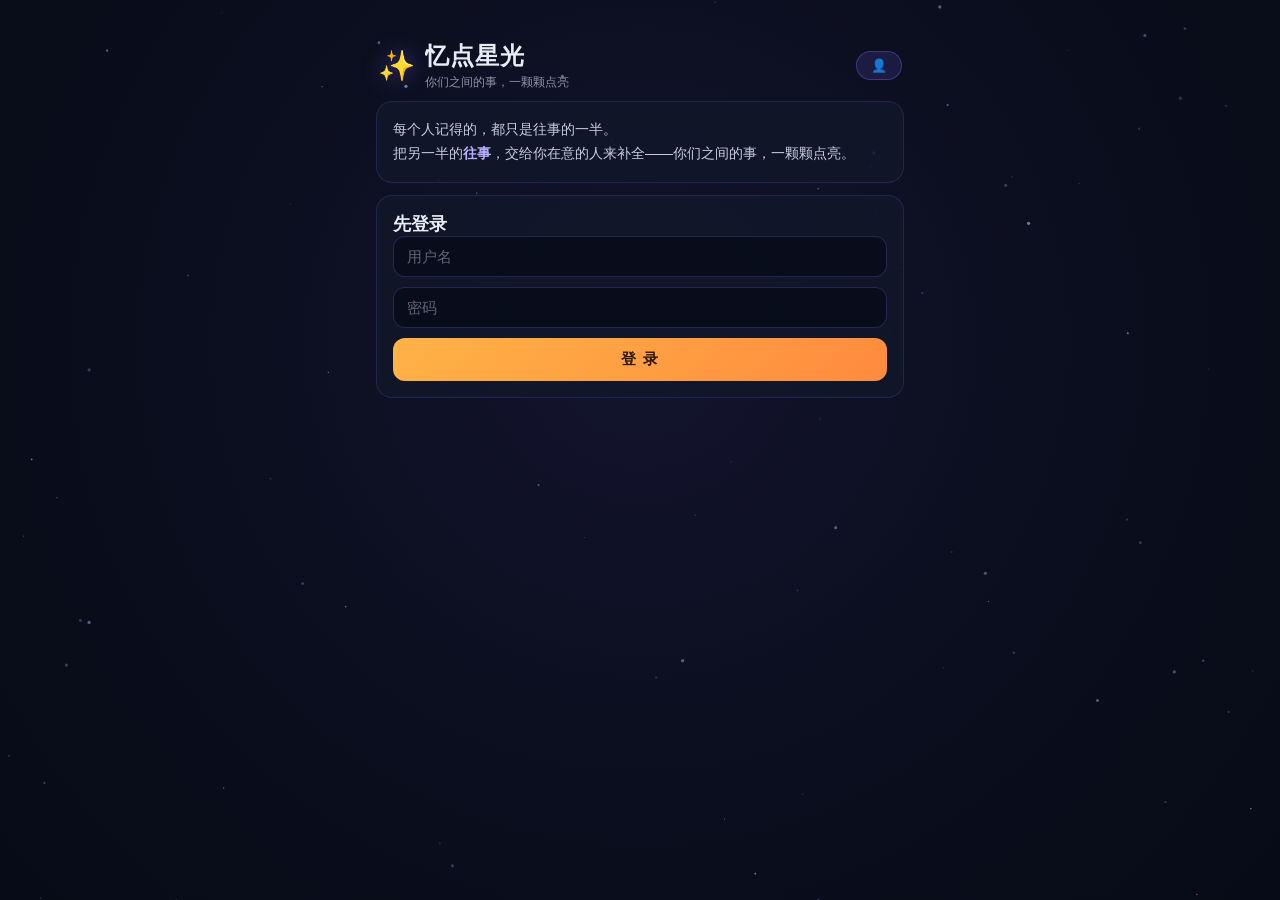
==== commit 5b941892: "chore: 上线前隐私审计——清除内部部署痕迹；修两处 async 误用 隐私/部署信息清理（不含任何凭证或用户数据，原仓库本就没有）： - 去掉注释里的内部模型规模、服务端口、旧模型名（27B/8" ====
--- a/public/amnesia/index.html
+++ b/public/amnesia/index.html
@@ -4,7 +4,7 @@
   <meta charset="UTF-8">
   <meta name="viewport" content="width=device-width, initial-scale=1, maximum-scale=1, user-scalable=no, viewport-fit=cover">
   <title>忆点星光</title>
-  <!-- 资源一律用相对路径：本页部署在 nginx /alaya/amnesia/ 前缀下，写死根绝对路径会 404 -->
+  <!-- 资源一律用相对路径：本页可能部署在 URL 前缀下，写死根绝对路径会 404 -->
   <link rel="stylesheet" href="amnesia.css?v=20261003g">
 </head>
 <body>
